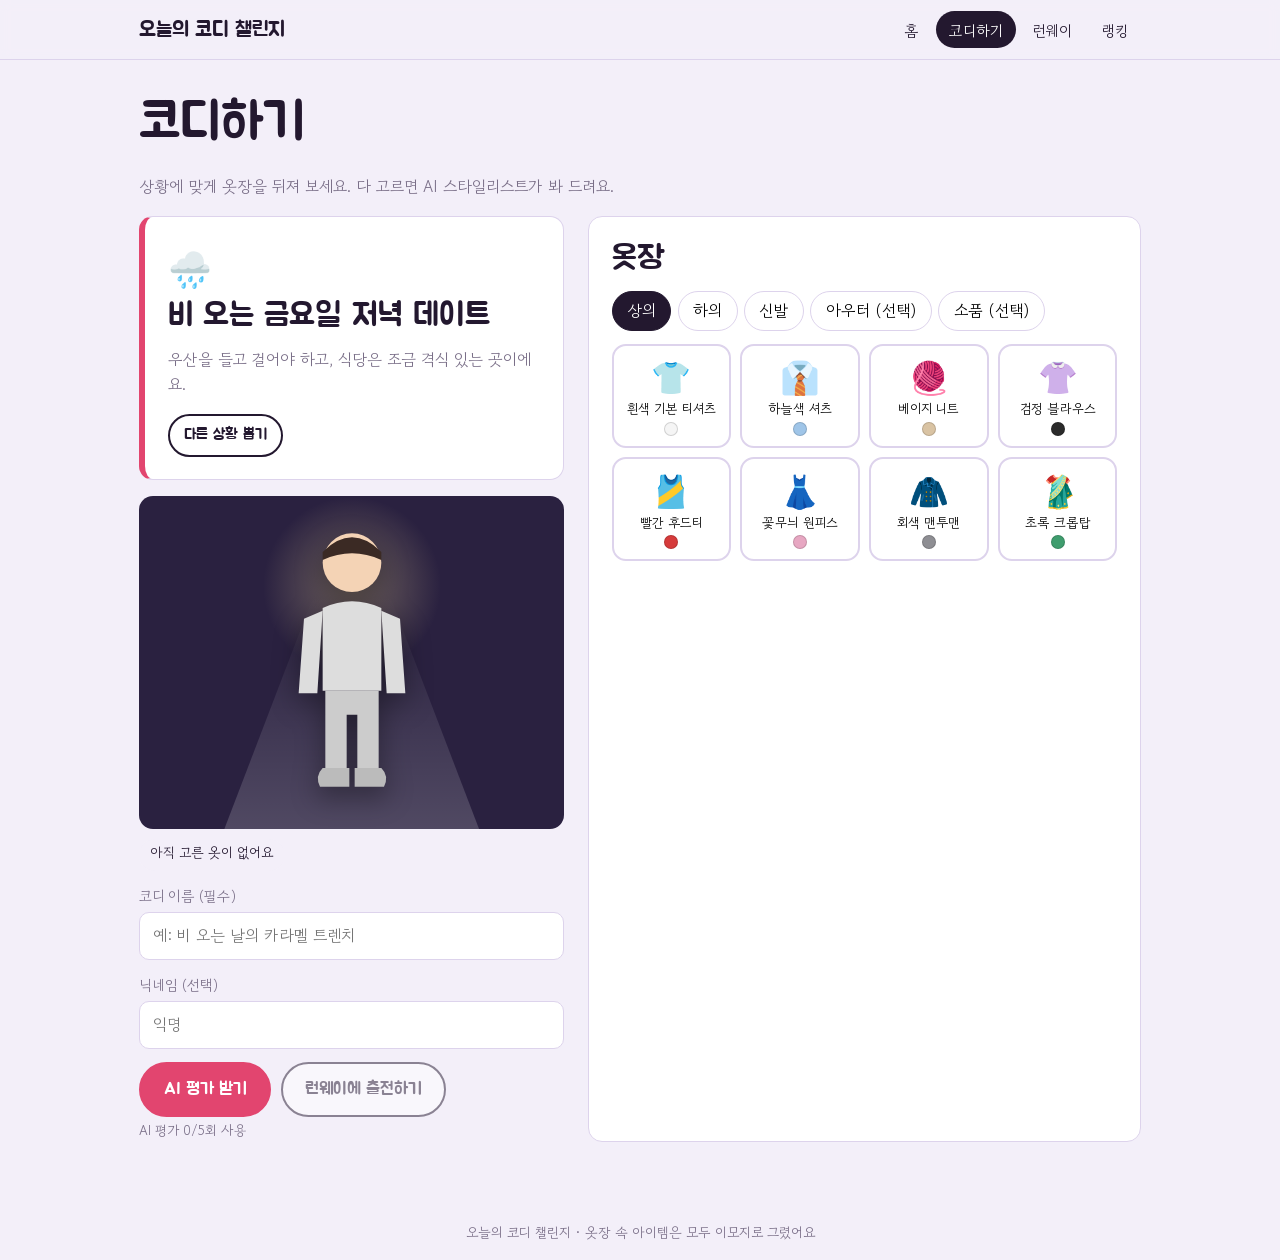
==== game.html @ 53fe566e "오늘의 코디 챌린지: 초기 구현" ====
<!DOCTYPE html>
<html lang="ko">
<head>
  <meta charset="UTF-8">
  <meta name="viewport" content="width=device-width, initial-scale=1">
  <title>코디하기 · 오늘의 코디 챌린지</title>
  <meta name="description" content="상황에 맞는 코디를 완성하고 AI 스타일리스트의 평가를 받아 런웨이에 서는 패션 게임">
  <link rel="stylesheet" href="css/style.css">
</head>
<body>
  <header class="nav">
    <div class="nav__inner">
      <a class="nav__brand" href="index.html">오늘의 코디 챌린지</a>
      <nav><ul class="nav__links">
        <li><a href="index.html">홈</a></li>
        <li><a href="game.html" aria-current="page">코디하기</a></li>
        <li><a href="runway.html">런웨이</a></li>
        <li><a href="ranking.html">랭킹</a></li>
      </ul></nav>
    </div>
  </header>
  <main class="wrap">
    <h1>코디하기</h1>
    <p class="lead">상황에 맞게 옷장을 뒤져 보세요. 다 고르면 AI 스타일리스트가 봐 드려요.</p>

    <div class="game">
      <section>
        <div class="panel situation">
          <div class="situation__emoji" id="sit-emoji"></div>
          <h2 id="sit-title"></h2>
          <p id="sit-desc" class="lead"></p>
          <button class="btn btn--small" id="new-btn">다른 상황 뽑기</button>
        </div>

        <div class="runway-floor" style="margin-top:1rem" id="stage"></div>
        <div class="summary" id="summary"></div>

        <div class="field">
          <label for="look-name">코디 이름 (필수)</label>
          <input id="look-name" maxlength="30" placeholder="예: 비 오는 날의 카라멜 트렌치">
        </div>
        <div class="field">
          <label for="author">닉네임 (선택)</label>
          <input id="author" maxlength="20" placeholder="익명">
        </div>

        <div class="actions">
          <button class="btn btn--primary" id="eval-btn">AI 평가 받기</button>
          <button class="btn" id="submit-btn" disabled>런웨이에 출전하기</button>
        </div>
        <small class="entry__meta" id="round-info"></small>
        <div class="msg" id="msg" hidden></div>

        <div class="panel verdict" id="verdict" hidden>
          <div class="verdict__score"><span id="v-score"></span><small> / 100</small></div>
          <div class="verdict__fit" id="v-fit"></div>
          <blockquote id="v-comment"></blockquote>
        </div>
      </section>

      <section class="panel closet">
        <h2>옷장</h2>
        <div class="closet__tabs" id="tabs" role="tablist"></div>
        <div class="items" id="items"></div>
      </section>
    </div>
  </main>
  <footer class="footer">오늘의 코디 챌린지 · 옷장 속 아이템은 모두 이모지로 그렸어요</footer>
  <script src="js/data.js"></script>
  <script src="js/api.js"></script>
  <script src="js/game.js"></script>
</body>
</html>
---- css/style.css ----
/* ===== 오늘의 코디 챌린지 : 공통 스타일 ===== */
@import url('https://fonts.googleapis.com/css2?family=Jua&family=Gowun+Dodum&display=swap');

:root {
  --bg: #f3eff9;        /* 연보라 쇼룸 벽 */
  --paper: #ffffff;
  --ink: #23182f;       /* 짙은 자두색 글자 */
  --muted: #7a6f88;
  --line: #ddd3ec;
  --accent: #e2456f;    /* 라즈베리 */
  --accent-ink: #ffffff;
  --mint: #2f9a8a;
  --gold: #e8b931;
  --runway: #2a2140;    /* 런웨이 바닥 */
  --radius: 14px;
  --font-display: 'Jua', 'Gowun Dodum', sans-serif;
  --font-body: 'Gowun Dodum', 'Apple SD Gothic Neo', 'Malgun Gothic', sans-serif;
}

* { box-sizing: border-box; }
html { scroll-behavior: smooth; }
body {
  margin: 0;
  font-family: var(--font-body);
  color: var(--ink);
  background: var(--bg);
  line-height: 1.6;
}
h1, h2, h3 { font-family: var(--font-display); font-weight: 400; margin: 0 0 .4em; line-height: 1.2; }
h1 { font-size: clamp(2rem, 5vw, 3.2rem); }
h2 { font-size: clamp(1.4rem, 3vw, 2rem); }
h3 { font-size: 1.15rem; }
p { margin: 0 0 1em; }
a { color: inherit; }
button { font: inherit; cursor: pointer; }
:focus-visible { outline: 3px solid var(--accent); outline-offset: 2px; }

/* ---- 네비게이션 ---- */
.nav {
  position: sticky; top: 0; z-index: 10;
  background: rgba(243, 239, 249, .92);
  backdrop-filter: blur(6px);
  border-bottom: 1px solid var(--line);
}
.nav__inner {
  max-width: 1040px; margin: 0 auto; padding: .7rem 1.2rem;
  display: flex; align-items: center; justify-content: space-between; gap: 1rem;
}
.nav__brand { font-family: var(--font-display); font-size: 1.3rem; text-decoration: none; }
.nav__links { display: flex; gap: .25rem; list-style: none; margin: 0; padding: 0; }
.nav__links a {
  display: block; padding: .4rem .8rem; border-radius: 999px; text-decoration: none; font-size: .95rem;
}
.nav__links a:hover { background: var(--line); }
.nav__links a[aria-current="page"] { background: var(--ink); color: #fff; }

/* ---- 레이아웃 ---- */
.wrap { max-width: 1040px; margin: 0 auto; padding: 2rem 1.2rem 4rem; }
.lead { color: var(--muted); max-width: 60ch; }
.panel { background: var(--paper); border: 1px solid var(--line); border-radius: var(--radius); padding: 1.4rem; }

/* ---- 버튼 ---- */
.btn {
  display: inline-flex; align-items: center; justify-content: center; gap: .4rem;
  padding: .75rem 1.4rem; border-radius: 999px; border: 2px solid var(--ink);
  background: var(--paper); color: var(--ink); text-decoration: none; font-family: var(--font-display); font-size: 1.05rem;
  transition: transform .12s ease, background .12s ease;
}
.btn:hover { transform: translateY(-1px); }
.btn:disabled { opacity: .5; cursor: not-allowed; transform: none; }
.btn--primary { background: var(--accent); border-color: var(--accent); color: var(--accent-ink); }
.btn--small { padding: .45rem .9rem; font-size: .95rem; }

/* ---- 홈 ---- */
.hero { display: grid; grid-template-columns: 1.2fr 1fr; gap: 2rem; align-items: center; padding: 2rem 0 3rem; }
.hero__actions { display: flex; gap: .8rem; flex-wrap: wrap; margin-top: 1.2rem; }
.hero__stage { display: flex; justify-content: center; }
.steps { display: grid; grid-template-columns: repeat(3, 1fr); gap: 1rem; margin-top: 1rem; }
.steps .panel { padding: 1.2rem; }
.steps .panel span { font-family: var(--font-display); color: var(--accent); font-size: 1.6rem; display: block; }

/* ---- 런웨이 바닥 (공통 장식) ---- */
.runway-floor {
  background: var(--runway); border-radius: var(--radius); padding: 1.5rem 1rem 1rem;
  display: flex; justify-content: center; align-items: flex-end; min-height: 300px; position: relative; overflow: hidden;
}
.runway-floor::before {
  content: ""; position: absolute; inset: auto 20% 0; height: 70%;
  background: linear-gradient(to top, rgba(255,255,255,.18), transparent);
  clip-path: polygon(0 100%, 100% 100%, 65% 0, 35% 0);
}
.runway-floor::after {
  content: ""; position: absolute; left: 50%; top: 0; width: 180px; height: 180px; transform: translateX(-50%);
  background: radial-gradient(circle, rgba(255,230,160,.35), transparent 70%);
}
.avatar { position: relative; z-index: 1; width: 160px; height: auto; filter: drop-shadow(0 10px 14px rgba(0,0,0,.4)); }
.avatar--walk { animation: walk .9s ease-out; }
@keyframes walk { from { transform: translateY(120px) scale(.6); opacity: 0; } to { transform: none; opacity: 1; } }
@media (prefers-reduced-motion: reduce) { .avatar--walk { animation: none; } .btn:hover { transform: none; } }

/* ---- 코디하기 ---- */
.game { display: grid; grid-template-columns: 1fr 1.3fr; gap: 1.5rem; }
.situation { border-left: 6px solid var(--accent); }
.situation__emoji { font-size: 2.2rem; }
.closet__tabs { display: flex; gap: .4rem; flex-wrap: wrap; margin-bottom: .8rem; }
.tab {
  padding: .4rem .9rem; border-radius: 999px; border: 1px solid var(--line); background: var(--paper);
}
.tab[aria-selected="true"] { background: var(--ink); color: #fff; border-color: var(--ink); }
.items { display: grid; grid-template-columns: repeat(auto-fill, minmax(96px, 1fr)); gap: .6rem; }
.item {
  border: 2px solid var(--line); border-radius: var(--radius); background: var(--paper);
  padding: .6rem .3rem; text-align: center; font-size: .82rem; line-height: 1.3;
}
.item span { display: block; font-size: 2rem; margin-bottom: .2rem; }
.item[aria-pressed="true"] { border-color: var(--accent); background: #fff0f4; }
.item i { display: block; width: 14px; height: 14px; border-radius: 50%; margin: .3rem auto 0; border: 1px solid rgba(0,0,0,.15); }
.summary { display: flex; flex-wrap: wrap; gap: .4rem; margin: .6rem 0; min-height: 2rem; }
.chip { background: var(--bg); border-radius: 999px; padding: .2rem .7rem; font-size: .85rem; }
.field { margin: .8rem 0; }
.field label { display: block; font-size: .9rem; color: var(--muted); margin-bottom: .3rem; }
.field input {
  width: 100%; padding: .65rem .8rem; border-radius: 10px; border: 1px solid var(--line); font: inherit; background: var(--paper);
}
.actions { display: flex; gap: .6rem; flex-wrap: wrap; margin-top: .8rem; }

/* ---- 메시지 / 상태 ---- */
.msg { border-radius: 10px; padding: .7rem .9rem; margin-top: .8rem; font-size: .95rem; }
.msg--error { background: #ffe9ee; color: #8a1f3d; border: 1px solid #f3b5c6; }
.msg--info { background: #e6f5f2; color: #1d5f55; border: 1px solid #a9ddd3; }
.msg[hidden] { display: none; }
.spinner { display: inline-block; width: 18px; height: 18px; border: 3px solid var(--line); border-top-color: var(--accent); border-radius: 50%; animation: spin .8s linear infinite; vertical-align: middle; }
@keyframes spin { to { transform: rotate(360deg); } }

/* ---- AI 결과 ---- */
.verdict { margin-top: 1rem; border: 2px dashed var(--line); }
.verdict__score { font-family: var(--font-display); font-size: 3rem; color: var(--accent); line-height: 1; }
.verdict__score small { font-size: 1rem; color: var(--muted); }
.verdict__fit { color: var(--mint); font-family: var(--font-display); }
.verdict blockquote { margin: .6rem 0 0; padding-left: .9rem; border-left: 3px solid var(--accent); color: var(--ink); }

/* ---- 런웨이 ---- */
.entries { display: grid; grid-template-columns: repeat(auto-fill, minmax(230px, 1fr)); gap: 1rem; margin-top: 1rem; }
.entry { display: flex; flex-direction: column; gap: .5rem; }
.entry .runway-floor { min-height: 190px; padding-top: .8rem; }
.entry .avatar { width: 100px; }
.entry__title { font-family: var(--font-display); font-size: 1.15rem; }
.entry__meta { color: var(--muted); font-size: .85rem; }
.stars { display: flex; gap: .15rem; }
.star { background: none; border: 0; font-size: 1.5rem; padding: 0; line-height: 1; color: #cfc6dc; }
.star.on, .star:hover, .star:hover ~ .star { color: var(--gold); }
.stars:hover .star { color: var(--gold); }
.stars:hover .star:hover ~ .star { color: #cfc6dc; }
.stars[data-done="1"] .star { pointer-events: none; }
.empty { text-align: center; color: var(--muted); padding: 3rem 1rem; }

/* ---- 랭킹 ---- */
.rank-table { width: 100%; border-collapse: collapse; background: var(--paper); border-radius: var(--radius); overflow: hidden; }
.rank-table th, .rank-table td { padding: .8rem .7rem; text-align: left; border-bottom: 1px solid var(--line); }
.rank-table th { background: var(--bg); font-weight: normal; color: var(--muted); font-size: .9rem; }
.rank-table td:first-child { font-family: var(--font-display); font-size: 1.3rem; width: 3rem; }
.rank-table tr:nth-child(-n+3) td:first-child { color: var(--accent); }
.table-scroll { overflow-x: auto; }
.rank-how { margin-top: 1rem; }

/* ---- 푸터 ---- */
.footer { text-align: center; color: var(--muted); font-size: .85rem; padding: 1rem; }

/* ---- 반응형 ---- */
@media (max-width: 860px) {
  .game, .hero { grid-template-columns: 1fr; }
  .steps { grid-template-columns: 1fr; }
  .hero { padding-top: 1rem; }
}
@media (max-width: 560px) {
  .nav__inner { flex-direction: column; align-items: flex-start; gap: .4rem; }
  .nav__links a { padding: .35rem .6rem; font-size: .9rem; }
  .wrap { padding: 1.2rem .9rem 3rem; }
  .items { grid-template-columns: repeat(3, 1fr); }
  .verdict__score { font-size: 2.4rem; }
}
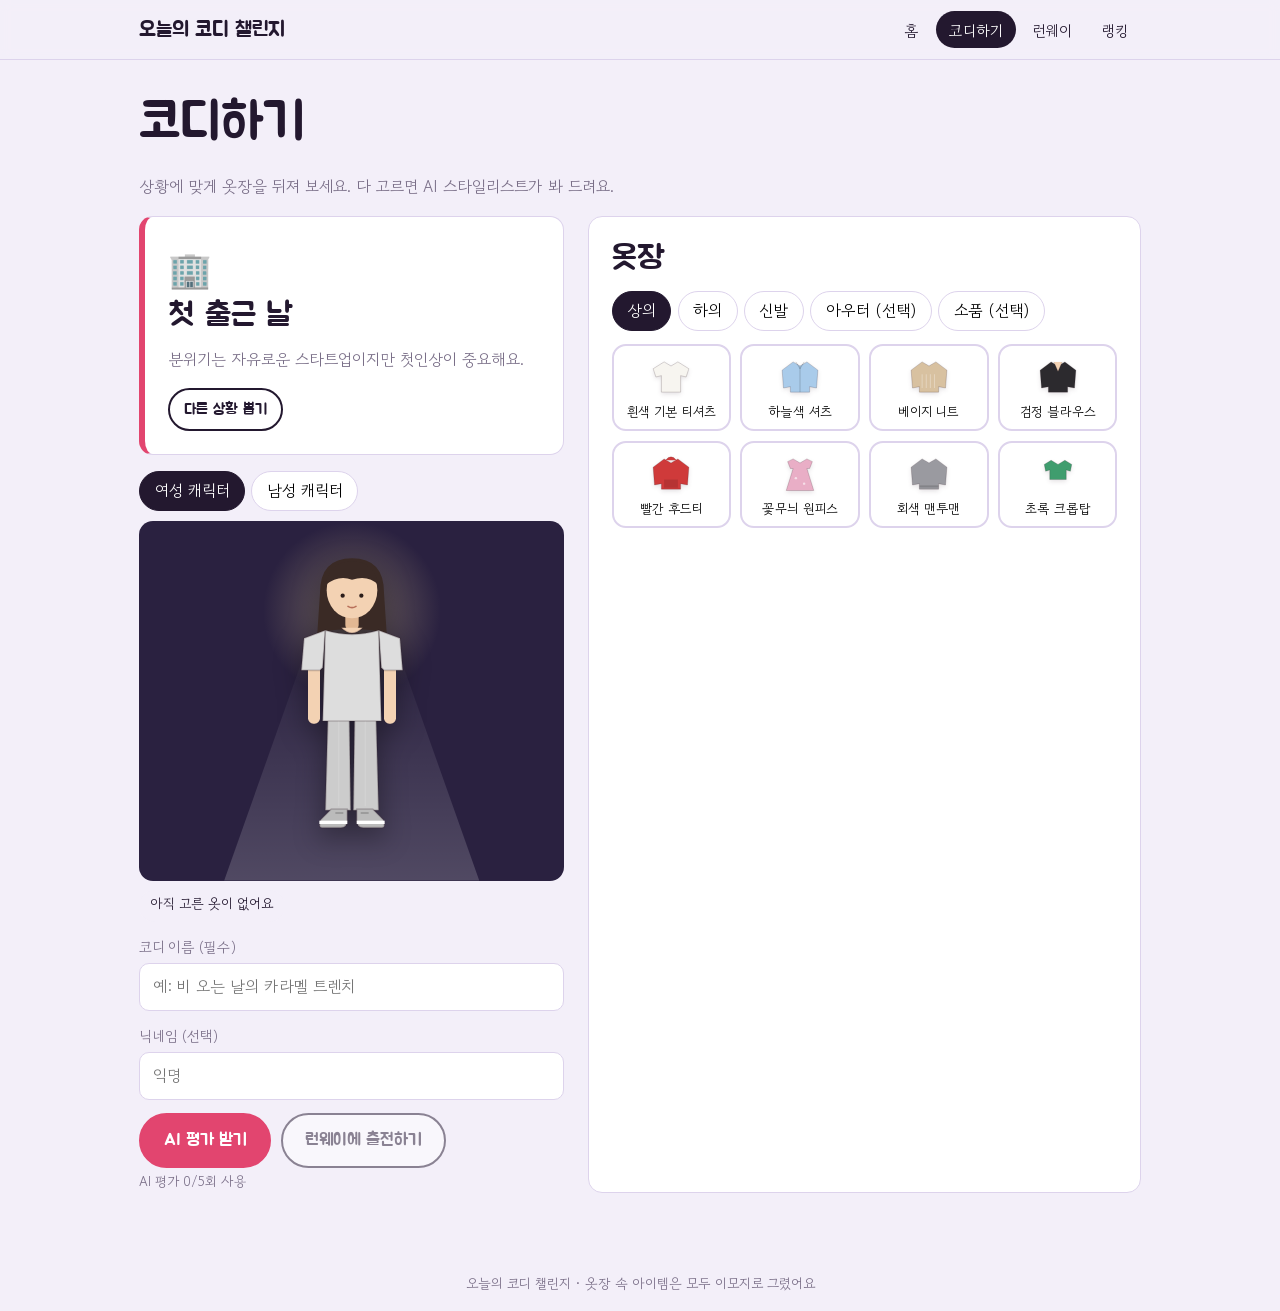
==== commit 7a1e25cd: "아바타 비율 수정, 신발 대칭 처리, 성별 선택 추가" ====
--- a/game.html
+++ b/game.html
@@ -32,7 +32,11 @@
           <button class="btn btn--small" id="new-btn">다른 상황 뽑기</button>
         </div>
 
-        <div class="runway-floor" style="margin-top:1rem" id="stage"></div>
+        <div class="gender" role="group" aria-label="캐릭터 선택" id="gender">
+          <button class="tab" data-gender="f" aria-selected="true">여성 캐릭터</button>
+          <button class="tab" data-gender="m" aria-selected="false">남성 캐릭터</button>
+        </div>
+        <div class="runway-floor" style="margin-top:.6rem" id="stage"></div>
         <div class="summary" id="summary"></div>
 
         <div class="field">
--- a/css/style.css
+++ b/css/style.css
@@ -112,9 +112,9 @@
   border: 2px solid var(--line); border-radius: var(--radius); background: var(--paper);
   padding: .6rem .3rem; text-align: center; font-size: .82rem; line-height: 1.3;
 }
-.item span { display: block; font-size: 2rem; margin-bottom: .2rem; }
+.item__icon { display: block; margin: 0 auto .2rem; width: 44px; height: 44px; }
+.item__icon svg { display: block; filter: drop-shadow(0 2px 2px rgba(40,20,30,.12)); }
 .item[aria-pressed="true"] { border-color: var(--accent); background: #fff0f4; }
-.item i { display: block; width: 14px; height: 14px; border-radius: 50%; margin: .3rem auto 0; border: 1px solid rgba(0,0,0,.15); }
 .summary { display: flex; flex-wrap: wrap; gap: .4rem; margin: .6rem 0; min-height: 2rem; }
 .chip { background: var(--bg); border-radius: 999px; padding: .2rem .7rem; font-size: .85rem; }
 .field { margin: .8rem 0; }
@@ -123,6 +123,8 @@
   width: 100%; padding: .65rem .8rem; border-radius: 10px; border: 1px solid var(--line); font: inherit; background: var(--paper);
 }
 .actions { display: flex; gap: .6rem; flex-wrap: wrap; margin-top: .8rem; }
+
+.gender { display: flex; gap: .4rem; margin-top: 1rem; }
 
 /* ---- 메시지 / 상태 ---- */
 .msg { border-radius: 10px; padding: .7rem .9rem; margin-top: .8rem; font-size: .95rem; }
